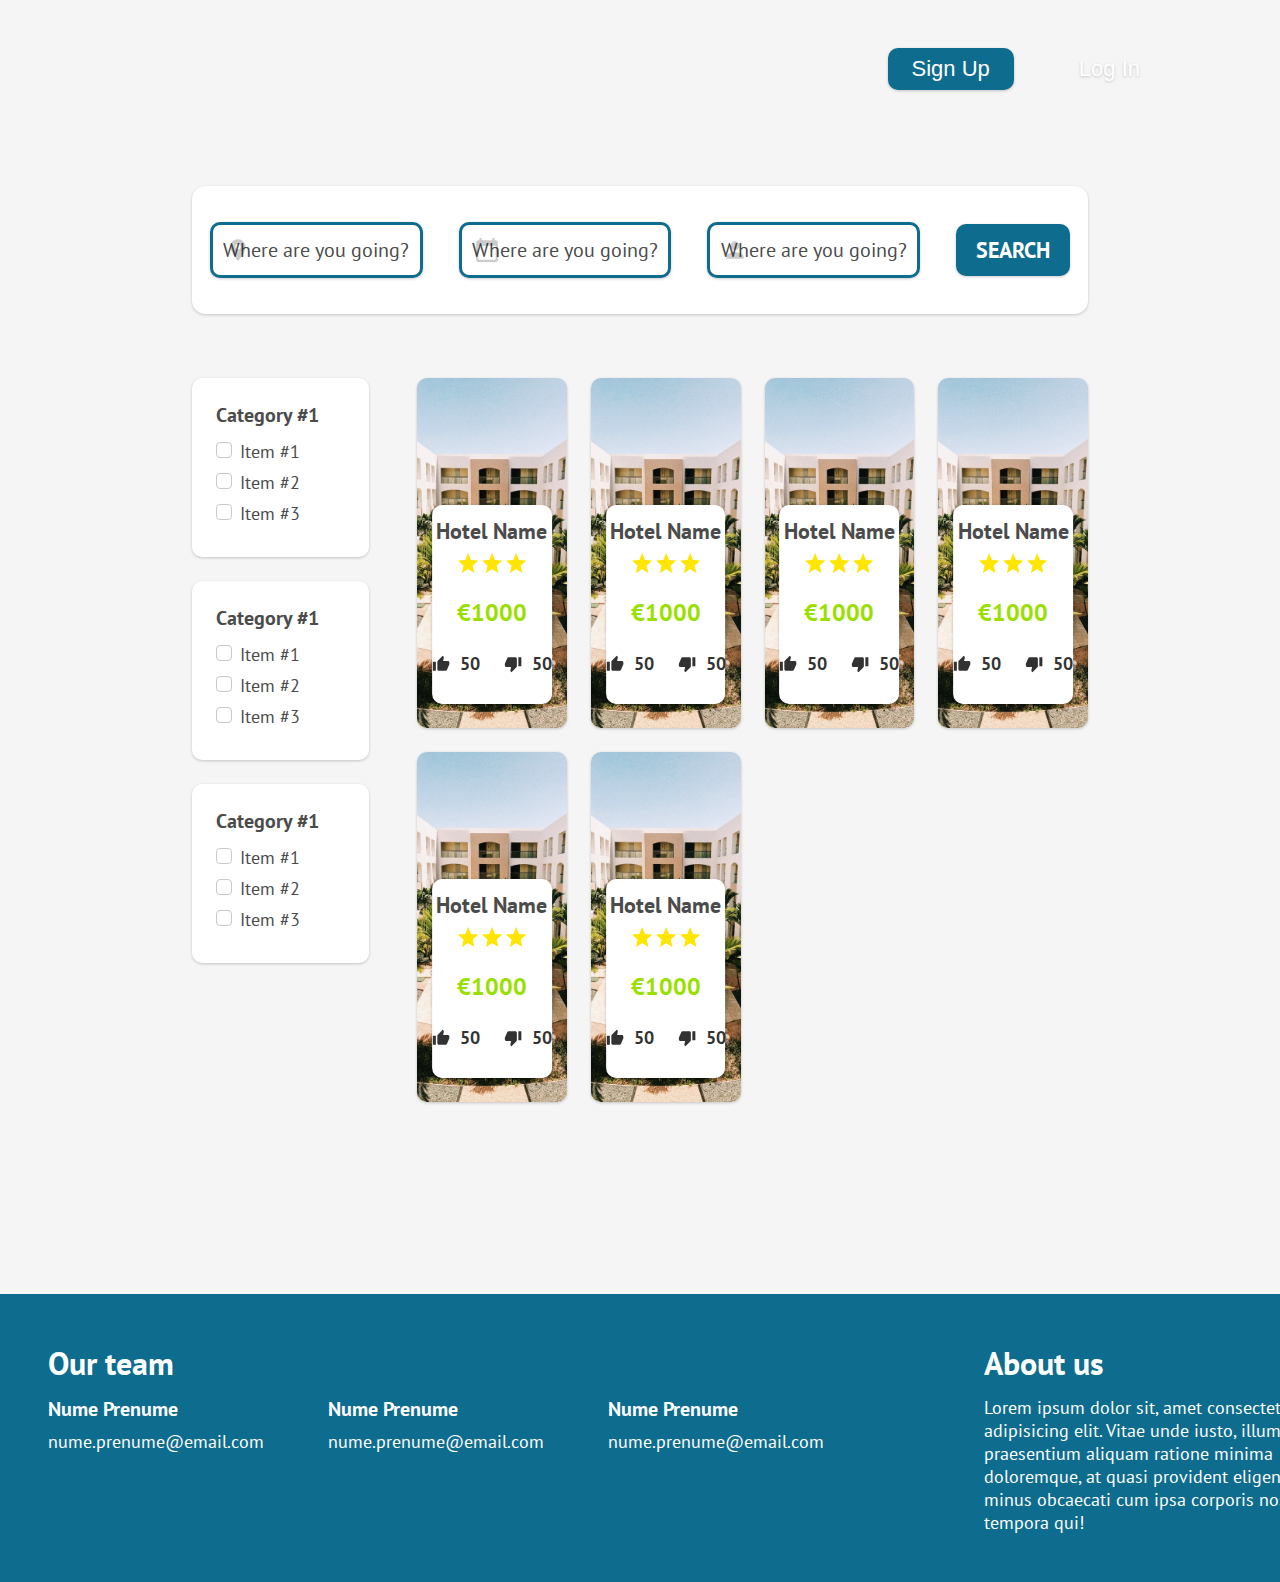
==== index.html @ 8efb7d63 "first iteration" ====
<!DOCTYPE html>
<html lang="en">
<head>
    <meta charset="UTF-8">
    <meta name="viewport" content="width=device-width, initial-scale=1.0">
    <link href="https://fonts.googleapis.com/css?family=PT+Sans" rel="stylesheet">
    <link rel="stylesheet" href="https://use.fontawesome.com/releases/v5.7.2/css/all.css" integrity="sha384-fnmOCqbTlWIlj8LyTjo7mOUStjsKC4pOpQbqyi7RrhN7udi9RwhKkMHpvLbHG9Sr" crossorigin="anonymous">

    <link href="style.css" rel="stylesheet" type="text/css">
    <title>Document</title>
</head>
<body>

    <div class="top-bar">
        <div class="menu">
            <button onclick="document.getElementById('signup').style.display='block'" class="sgnButton">Sign Up</button>
            <button onclick="document.getElementById('login').style.display='block'" class="lgnButton">Log In</button>            
        </div>
    </div>

    <div id="login" class="modal">
        <div class="modal-content">
            <form class="account-form" name="loginForm">
                <span onclick="document.getElementById('login').style.display='none'" class="close-button">&times;</span>
                <div class="form-title">Welcome back!</div>   
                <img class="form-img" src="img/icons/user.png" alt="user"> 
                <input class="form-field" type="text" name="username" placeholder="Username">
                <input class="form-field" type="password" name="password" placeholder="Password">
                <button class="form-button" type="submit">Log In</button>
                <a href="#">Forgot Username/ Password?</a>
            </form>
        </div>
    </div>

    <div id="signup" class="modal">
            <div class="modal-content">
                <form class="account-form" name="signupForm">
                    <span onclick="document.getElementById('signup').style.display='none'" class="close-button">&times;</span>
                    <div class="form-title">Nice to meet you!</div>   
                    <img class="form-img" src="img/icons/user.png" alt="user"> 
                    <input class="form-field" type="text" name="username" placeholder="Username">
                    <input class="form-field" type="password" name="password" placeholder="Password">
                    <input class="form-field" type="password" name="password" placeholder="Confirm password">
                    <button class="form-button" type="submit">Sign Up</button>
                    <a href="#">Already have an account?</a>
                </form>
            </div>
    </div>

    <div class="container">
        <div class="search-bar">
            <div class="search-bar-container">
                    <div class="search-bar-box">
                        <img src="img/icons/location.svg" alt="location">
                        <div class="input">Where are you going?</div>
                    </div>
                    <div class="search-bar-box">
                        <img src="img/icons/calendar.svg" alt="location">
                        <div class="input">Where are you going?</div>
                    </div>
                    <div class="search-bar-box">
                        <img src="img/icons/person.svg" alt="location">
                        <div class="input">Where are you going?</div>
                    </div>
                    <div class="search-bar-button">SEARCH</div>
            </div>
        </div>

        <div class="container-body">
            <div class="left-side">
                <div class="category">
                    <div class="title">Category #1</div>
                    <div class="options">
                        <label class="checkbox-container">Item #1
                            <input type="checkbox" >
                            <span class="checkmark"></span>
                        </label>
                        <label class="checkbox-container">Item #2
                                <input type="checkbox" >
                                <span class="checkmark"></span>
                        </label>
                        <label class="checkbox-container">Item #3
                                <input type="checkbox">
                                <span class="checkmark"></span>
                        </label>
                    </div>
                </div>
                <div class="category">
                        <div class="title">Category #1</div>
                        <div class="options">
                            <label class="checkbox-container">Item #1
                                <input type="checkbox" >
                                <span class="checkmark"></span>
                            </label>
                            <label class="checkbox-container">Item #2
                                <input type="checkbox" >
                                <span class="checkmark"></span>
                            </label>
                            <label class="checkbox-container">Item #3
                                <input type="checkbox">
                                <span class="checkmark"></span>
                            </label>
                        </div>
                </div>
                <div class="category">
                        <div class="title">Category #1</div>
                        <div class="options">
                            <label class="checkbox-container">Item #1
                                <input type="checkbox" >
                                <span class="checkmark"></span>
                            </label>
                            <label class="checkbox-container">Item #2
                                <input type="checkbox" >
                                <span class="checkmark"></span>
                            </label>
                            <label class="checkbox-container">Item #3
                                <input type="checkbox">
                                <span class="checkmark"></span>
                            </label>
                        </div>
                </div>    
            </div>
            <div class="right-side">
                <div class="trip">
                    <div class="info">
                        <div class="title">Hotel Name</div>
                        <div class="rating">
                            <img src="img/icons/star.png" alt="star">
                            <img src="img/icons/star.png" alt="star">
                            <img src="img/icons/star.png" alt="star">
                        </div>
                        <div class="price">&euro;1000</div>
                        <div class="stats">
                            <div class="stats-button">
                                <img src="img/icons/like.svg" alt="like">
                                <div class="text">50</div>
                            </div>
                            <div class="stats-button">
                                <img src="img/icons/dislike.svg" alt="like">
                                <div class="text">50</div>
                            </div>
                        </div>
                    </div>
                </div>

                <div class="trip">
                        <div class="info">
                            <div class="title">Hotel Name</div>
                            <div class="rating">
                                <img src="img/icons/star.png" alt="star">
                                <img src="img/icons/star.png" alt="star">
                                <img src="img/icons/star.png" alt="star">
                            </div>
                            <div class="price">&euro;1000</div>
                            <div class="stats">
                                <div class="stats-button">
                                    <img src="img/icons/like.svg" alt="like">
                                    <div class="text">50</div>
                                </div>
                                <div class="stats-button">
                                    <img src="img/icons/dislike.svg" alt="like">
                                    <div class="text">50</div>
                                </div>
                            </div>
                        </div>
                </div>

                <div class="trip">
                    <div class="info">
                        <div class="title">Hotel Name</div>
                        <div class="rating">
                            <img src="img/icons/star.png" alt="star">
                            <img src="img/icons/star.png" alt="star">
                            <img src="img/icons/star.png" alt="star">
                        </div>
                        <div class="price">&euro;1000</div>
                        <div class="stats">
                            <div class="stats-button">
                                <img src="img/icons/like.svg" alt="like">
                                <div class="text">50</div>
                            </div>
                            <div class="stats-button">
                                <img src="img/icons/dislike.svg" alt="like">
                                <div class="text">50</div>
                            </div>
                        </div>
                    </div>
                </div>

                <div class="trip">
                    <div class="info">
                        <div class="title">Hotel Name</div>
                        <div class="rating">
                            <img src="img/icons/star.png" alt="star">
                            <img src="img/icons/star.png" alt="star">
                            <img src="img/icons/star.png" alt="star">
                        </div>
                        <div class="price">&euro;1000</div>
                        <div class="stats">
                            <div class="stats-button">
                                <img src="img/icons/like.svg" alt="like">
                                <div class="text">50</div>
                            </div>
                            <div class="stats-button">
                                <img src="img/icons/dislike.svg" alt="like">
                                <div class="text">50</div>
                            </div>
                        </div>
                    </div>
                </div>

                <div class="trip">
                        <div class="info">
                            <div class="title">Hotel Name</div>
                            <div class="rating">
                                <img src="img/icons/star.png" alt="star">
                                <img src="img/icons/star.png" alt="star">
                                <img src="img/icons/star.png" alt="star">
                            </div>
                            <div class="price">&euro;1000</div>
                            <div class="stats">
                                <div class="stats-button">
                                    <img src="img/icons/like.svg" alt="like">
                                    <div class="text">50</div>
                                </div>
                                <div class="stats-button">
                                    <img src="img/icons/dislike.svg" alt="like">
                                    <div class="text">50</div>
                                </div>
                            </div>
                        </div>
                </div>

                <div class="trip">
                    <div class="info">
                        <div class="title">Hotel Name</div>
                        <div class="rating">
                            <img src="img/icons/star.png" alt="star">
                            <img src="img/icons/star.png" alt="star">
                            <img src="img/icons/star.png" alt="star">
                        </div>
                        <div class="price">&euro;1000</div>
                        <div class="stats">
                            <div class="stats-button">
                                <img src="img/icons/like.svg" alt="like">
                                <div class="text">50</div>
                            </div>
                            <div class="stats-button">
                                <img src="img/icons/dislike.svg" alt="like">
                                <div class="text">50</div>
                            </div>
                        </div>
                    </div>
                </div>
            </div>
        </div>
    </div>

    <footer>
        <div class="container-footer">
            <div class="item">
                <div class="title">Our team</div>
                <ul>
                    <li>
                        <div class="name">Nume Prenume</div>
                        <div class="email">nume.prenume@email.com</div>
                    </li>
                    <li>
                        <div class="name">Nume Prenume</div>
                        <div class="email">nume.prenume@email.com</div>
                    </li>
                    <li>
                        <div class="name">Nume Prenume</div>
                        <div class="email">nume.prenume@email.com</div>
                    </li>
                </ul>
            </div>
            <div class="item">
                <div class="title">About us</div>
                <div class="description">Lorem ipsum dolor sit, amet consectetur adipisicing elit. Vitae unde iusto, illum quod praesentium aliquam ratione minima doloremque, at quasi provident eligendi minus obcaecati cum ipsa corporis nostrum tempora qui!</div>
            </div>
            <div class="item">
                <div class="title">Contact</div>
                <a href=""><img src="img/icons/github.png" alt="github"></a>
            </div>
        </div>
    </footer>

    <script>
        var modal1 = document.getElementById('login');
        var modal2 = document.getElementById('signup');

        window.onclick = function(event) {
            if(event.target == modal1) {
                modal1.style.display = 'none';
            }

            if(event.target == modal2) {
                modal2.style.display = 'none';
            }
        }
    </script>
    
</body>
</html>
---- style.css ----
* {
    margin: 0;
    padding: 0;
    border: 0;
    outline: 0;
    font-size: 100%;
    vertical-align: baseline;
    background: transparent;
}

html {
    font-family: 'PT Sans', sans-serif;
}

body {
    background-color: #F5F5F5;
}

.top-bar {
    height: 250px;
    background-image: url("img/bg-flliped.jpg");
    background-position: 0 -100px;
    background-repeat: no-repeat;
    background-size: cover;
    position: relative;
}

.menu {
    display: flex;
    justify-content: flex-end;
    align-items: center;
    padding-top: 48px;
    padding-right: 75px;
}

.menu button {
    display: block;
    text-decoration: none;
    color: white;
    font-size: 22px;
    margin-right: 65px;
}

.lgnButton:hover {
    color: #eaeaea;
}

.sgnButton {
    background-color: #0E6C8E;
    padding: 8px 24px;
    border-radius: 10px;

    box-shadow: 0px 1px 3px  rgba(0,0,0,0.20);
    -webkit-box-shadow:  0px 1px 3px  rgba(0,0,0,0.20);
    -moz-box-shadow: 0px 1px 3px  rgba(0,0,0,0.20);
}

.sgnButton:hover {
    background-color: #0C5D7A;
}

.modal {
    display: none;
    position: fixed;
    z-index: 1;

    left: 0;
    top: 0;

    width: 100%;
    height: 100%;
    overflow: auto;

    background-color: rgba(0,0,0,0.4);
    padding-top: 60px;
}

.modal-content {
    background-color: white;
    margin: 5% auto 15% auto;
    width: 24%;

    border-radius: 10px;

    box-shadow: 0px 1px 3px  rgba(0,0,0,0.20);
    -webkit-box-shadow:  0px 1px 3px  rgba(0,0,0,0.20);
    -moz-box-shadow: 0px 1px 3px  rgba(0,0,0,0.20);
}

.account-form {
    display: flex;
    flex-direction: column;
    align-items: center;
    justify-content: center;

    position: relative;

    padding: 24px 24px;
}

.account-form a {
    margin-top: 48px;
    text-decoration: none;
    font-size: 16px;
    color: rgba(0,0,0,0.5);
}

.account-form a:hover {
    color: #0E6C8E;
}

.close-button {
    font-size: 40px;
    font-weight: 700;
    color: rgba(0,0,0,0.4);

    cursor: pointer;
    position: absolute;
    right: 24px;
    top: 0;
}

.close-button:hover {
    color: #0E6C8E;
}

.form-title {
    display: block;
    width: 100%;
    font-size: 42px;
    font-weight: 700;
    text-align: center;

    margin: 24px 0;

    color: #0E6C8E;
}

.form-field {
    display: block;
    width: 240px;
    height: 48px;

    margin: 12px 0;
    background-color: white;
    border: none;
    border-radius: 10px;
    border: 2px solid white;

    font-size: 16px;
    font-weight: 700;
    color:#4d4d4d;
    padding-left: 12px;

    box-shadow: 0px 1px 3px  rgba(0,0,0,0.20);
    -webkit-box-shadow:  0px 1px 3px  rgba(0,0,0,0.20);
    -moz-box-shadow: 0px 1px 3px  rgba(0,0,0,0.20);
} 

.form-field::placeholder {
    color: rgba(0,0,0,0.3);
}

.form-field:focus {
    border: 2px solid #0E6C8E; 
}

.form-img {
    width: 80px;
    height: 80px;
    border-radius: 50%;

    margin-bottom: 24px;

    box-shadow: 0px 1px 3px  rgba(0,0,0,0.20);
    -webkit-box-shadow:  0px 1px 3px  rgba(0,0,0,0.20);
    -moz-box-shadow: 0px 1px 3px  rgba(0,0,0,0.20);
}

.form-button {
    margin-top: 24px;
    margin-bottom: 12px;
    display: block;

    cursor: pointer;

    color: white;
    font-size: 16px;
    font-weight: 700;

    border-radius: 10px;
    background-color: #0E6C8E;
    padding: 12px 20px; 

    box-shadow: 0px 1px 3px  rgba(0,0,0,0.20);
    -webkit-box-shadow:  0px 1px 3px  rgba(0,0,0,0.20);
    -moz-box-shadow: 0px 1px 3px  rgba(0,0,0,0.20);
}

.form-button:hover {
    background-color: #0C5D7A;
}

.menu:hover .dropdown-content {
    display: block;
}

.lgnButton {
    text-shadow: 0px 1px 3px rgba(0,0,0,0.2);
}

.container {
    margin: 0 auto;
    width: 70%;
}

.search-bar {
    display: block;
    position: relative;
    top: -64px;
    height: 128px;
    background-color: white;

    border-radius: 10pt;

    box-shadow: 0px 1px 3px  rgba(0,0,0,0.20);
    -webkit-box-shadow:  0px 1px 3px  rgba(0,0,0,0.20);
    -moz-box-shadow: 0px 1px 3px  rgba(0,0,0,0.20);
}

.search-bar-container {
    display: flex;
    height: 100%;
    width: 100%;
    justify-content: center;
    align-items: center;
}

.search-bar-box {
    display: block;
    width: 340px;
    margin: 0 18px;
    height: 50px;
    background-color: white;
    border: 3px solid #0E6C8E;;

    border-radius: 10px;
    position: relative;

    box-shadow: 0px 1px 3px  rgba(0,0,0,0.20);
    -webkit-box-shadow:  0px 1px 3px  rgba(0,0,0,0.20);
    -moz-box-shadow: 0px 1px 3px  rgba(0,0,0,0.20);
}

.search-bar-box img {
    position: absolute;
    margin-top: 12px;
    margin-left: 12px;
    width: 26px;
    height: 26px;
    opacity: 0.2;
}

.search-bar-box .input {
    font-size: 20px;
    color: #4B4B4B;

    height: 100%;
    display: flex;
    justify-content: center;
    align-items: center;
}

.search-bar-button {
    display: block;
    color: white;
    cursor: pointer;
    margin: 0 18px;
    background-color: #0E6C8E;
    font-size: 22px;
    font-weight: 700;
    text-align: center;

    padding: 12px 20px;
    border-radius: 10px;

    box-shadow: 0px 1px 3px  rgba(0,0,0,0.20);
    -webkit-box-shadow:  0px 1px 3px  rgba(0,0,0,0.20);
    -moz-box-shadow: 0px 1px 3px  rgba(0,0,0,0.20);
}

.search-bar-button:hover {
    background-color: #0C5D7A;
}

.container-body {
    display: flex;
    margin-bottom: 192px;
}

.container-body .left-side {
    display: flex;
    flex-direction: column;
    flex: 1 20%;
}

.container-body .left-side .category {
    display: block;
    background-color: white;

    border-radius: 10px;
    margin-bottom: 24px;
    margin-right: 24px;

    padding: 24px;

    box-shadow: 0px 1px 3px  rgba(0,0,0,0.20);
    -webkit-box-shadow:  0px 1px 3px  rgba(0,0,0,0.20);
    -moz-box-shadow: 0px 1px 3px  rgba(0,0,0,0.20);
}

.container-body .left-side .category .title {
    font-size: 20px;
    font-weight: 700;
    color: #4B4B4B;
}

.container-body .left-side .category .options {
    display: flex;
    flex-direction: column;
    align-content: flex-start;
    margin-top: 12px;
}

/* Customize the label (the container) */
.checkbox-container {
    display: block;
    position: relative;
    padding-left: 24px;
    margin-bottom: 8px;
    cursor: pointer;
    color: #4B4B4B;
    font-size: 18px;
    -webkit-user-select: none;
    -moz-user-select: none;
    -ms-user-select: none;
    user-select: none;
  }
  
  /* Hide the browser's default checkbox */
.checkbox-container input {
    position: absolute;
    opacity: 0;
    cursor: pointer;
    height: 0;
    width: 0;
}
  
  /* Create a custom checkbox */
.checkmark {
    position: absolute;
    top: 2px;
    left: 0;
    height: 14px;
    width: 14px;
    border-radius: 4px;
    border: 1px solid #C9C9C9;
}
  
  /* On mouse-over, add a grey background color */
.checkbox-container:hover input ~ .checkmark {
    background-color: rgb(238, 238, 238);
  }
  
  /* When the checkbox is checked, add a blue background */
.checkbox-container input:checked ~ .checkmark {
    background-color: #0E6C8E;
    border: 1px solid #0E6C8E;
}

.container-body .right-side {
    display: grid;
    grid-template-columns: 1fr 1fr 1fr 1fr;
    grid-column-gap: 24px;
    grid-row-gap: 24px;
    grid-auto-rows: auto;

    margin-left: 24px;

    flex: 2 70%;
}

.container-body .right-side .trip {
    border-radius: 10px;
    height: 350px;

    background: url("img/hotel.jpg");
    background-repeat: no-repeat;
    background-position: center center;
    background-size: cover;

    position: relative;

    box-shadow: 0px 1px 3px  rgba(0,0,0,0.20);
    -webkit-box-shadow:  0px 1px 3px  rgba(0,0,0,0.20);
    -moz-box-shadow: 0px 1px 3px  rgba(0,0,0,0.20);
}

.container-body .right-side .trip .info {
    background-color: white;

    width: 80%;
    height: 175px;

    display: flex;
    flex-direction: column;
    align-items: center;

    padding-top: 12px;
    padding-bottom: 12px;

    position: absolute;
    bottom: 24px;
    left: 50%;
    transform: translateX(-50%);

    border-radius: 10px;

    box-shadow: 0px 1px 3px  rgba(0,0,0,0.20);
    -webkit-box-shadow:  0px 1px 3px  rgba(0,0,0,0.20);
    -moz-box-shadow: 0px 1px 3px  rgba(0,0,0,0.20);
}

.container-body .right-side .trip .info .title {
    font-size: 22px;
    font-weight: 700;
    color: #4B4B4B;
}

.container-body .right-side .trip .info .rating {
    display: flex;
    margin-top: 8px;
}

.container-body .right-side .trip .info .rating img {
    width: 20px;
    height: 20px;
    margin: 0 2px;
}

.container-body .right-side .trip .info .price {
    font-size: 24px;
    font-weight: 700;
    color: #99E000;

    margin-top: 24px;
}

.container-body .right-side .trip .info .stats {
    display: flex;
    margin-top: 24px;
}

.container-body .right-side .trip .info .stats .stats-button {
    margin: 0 12px;
    display: flex;
    justify-content: center;
    align-items: center;
}

.container-body .right-side .trip .info .stats .stats-button img {
    opacity: 0.8;
    margin-right: 10px;
    width: 18px;
    height: 18px;
}
  
.container-body .right-side .trip .info .stats .stats-button .text {
  display: block;
  text-align: left;
  font-weight: 700;
  font-size: 18px;
  color: black;
  opacity: 0.8;
}

footer {
    display: block;
    width: 100%;

    padding: 24px 0;

    background-color: #0E6C8E;
}

.container-footer {
    display: flex;
    align-items: flex-start;
    justify-content: space-evenly;
}

.item {
    display: flex;
    flex-direction: column;

    margin: 24px 48px;
}

.item ul {
    list-style: none;
    display: flex;
}

.item ul li {
    display: flex;
    flex-direction: column;
    justify-content: center;
    align-items: flex-start;
    margin-right: 64px;
}

.item ul li .name {
    text-align: center;
    font-size: 20px;
    font-weight: 700;
    color: white;
}

.item ul li .email {
    font-size: 18px;
    margin-top: 8px;
    color: white;
}

.item a {
    display: block;
    width: 64px;
    height: 64px;

    background-color: #0C5D7A;

    border-radius: 10px;

    box-shadow: 0px 1px 3px  rgba(0,0,0,0.20);
    -webkit-box-shadow:  0px 1px 3px  rgba(0,0,0,0.20);
    -moz-box-shadow: 0px 1px 3px  rgba(0,0,0,0.20);

    display: flex;
    justify-content: center;
    align-items: center;
}

.item a:hover {
    background-color: rgb(10, 79, 104);

}

.item a img {
    border-radius: 50%;
    width: 60%;
    height: 60%;
}

.item .title {
    font-size: 32px;
    font-weight: 700;
    color: white;
    margin-bottom: 12px;
}

.item .description {
    width: 350px;
    font-size: 18px;
    color: white;
}
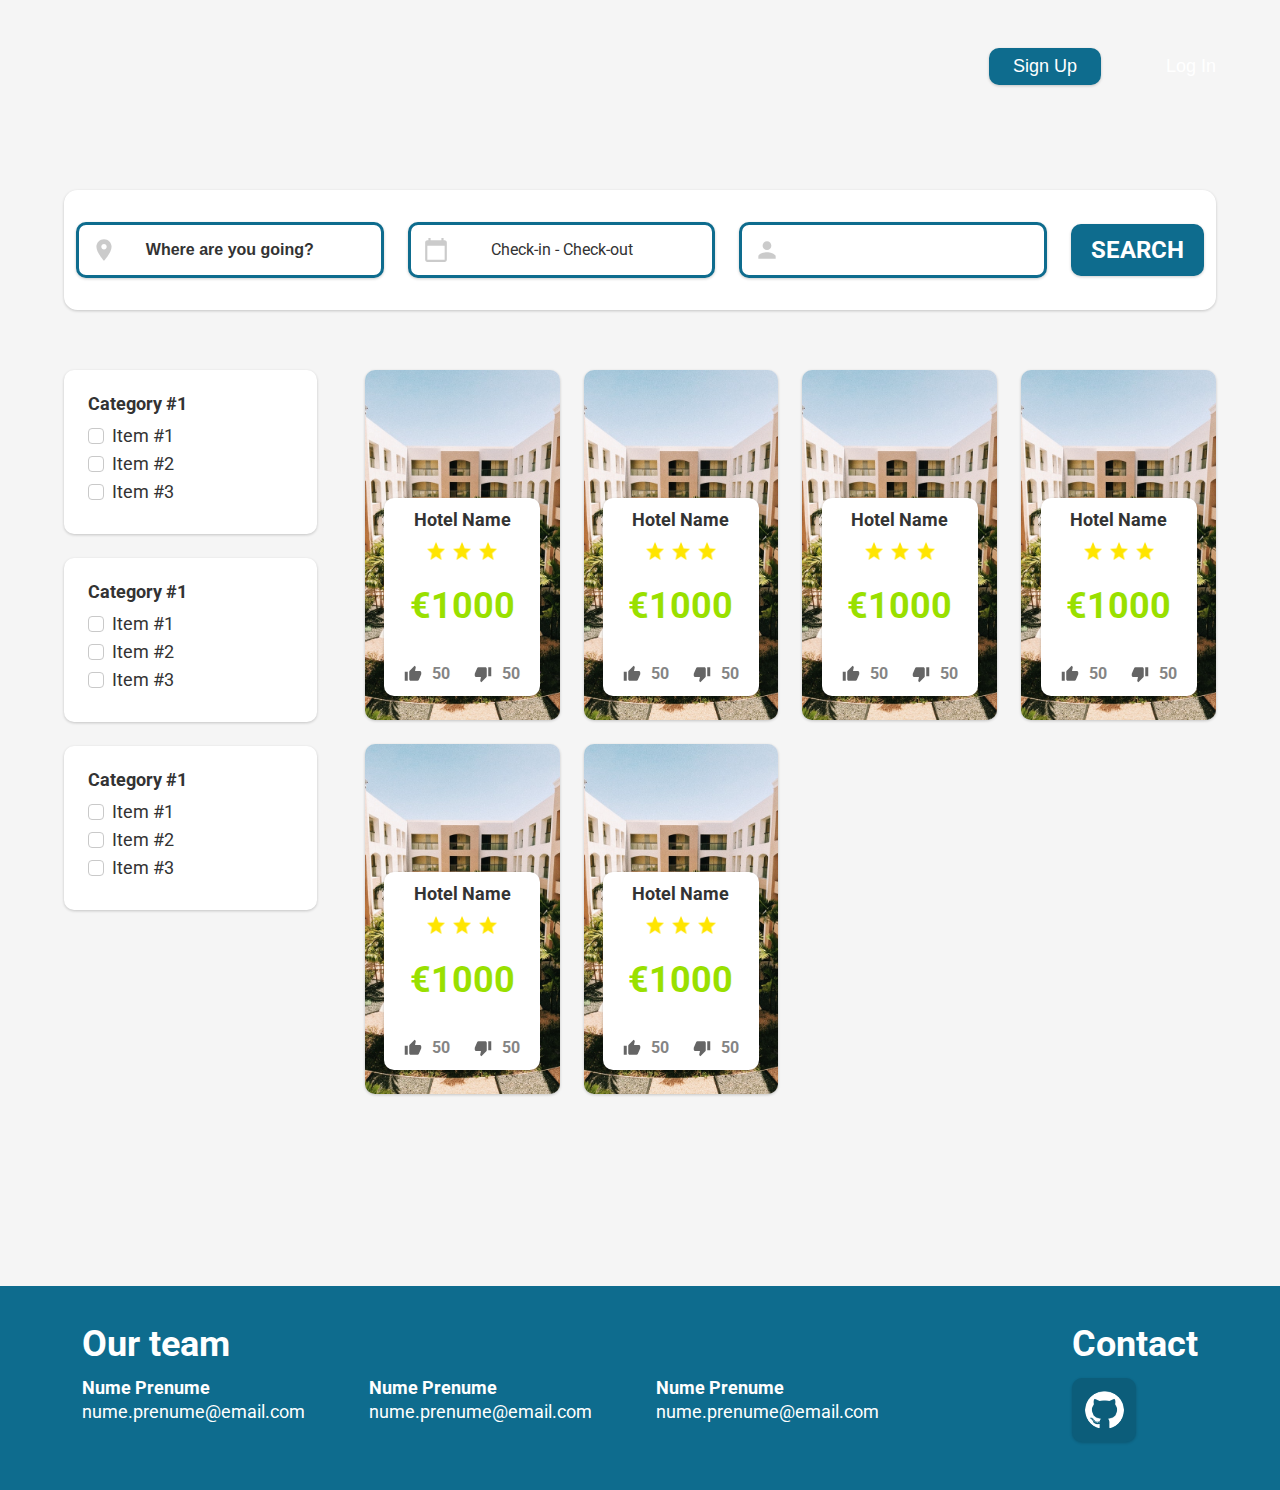
==== commit b459118a: "is now responsive" ====
--- a/index.html
+++ b/index.html
@@ -1,75 +1,90 @@
 <!DOCTYPE html>
 <html lang="en">
+
 <head>
     <meta charset="UTF-8">
     <meta name="viewport" content="width=device-width, initial-scale=1.0">
-    <link href="https://fonts.googleapis.com/css?family=PT+Sans" rel="stylesheet">
+    <link href="https://fonts.googleapis.com/css?family=Roboto" rel="stylesheet">
     <link rel="stylesheet" href="https://use.fontawesome.com/releases/v5.7.2/css/all.css" integrity="sha384-fnmOCqbTlWIlj8LyTjo7mOUStjsKC4pOpQbqyi7RrhN7udi9RwhKkMHpvLbHG9Sr" crossorigin="anonymous">
 
     <link href="style.css" rel="stylesheet" type="text/css">
     <title>Document</title>
 </head>
+
 <body>
-
     <div class="top-bar">
-        <div class="menu">
-            <button onclick="document.getElementById('signup').style.display='block'" class="sgnButton">Sign Up</button>
-            <button onclick="document.getElementById('login').style.display='block'" class="lgnButton">Log In</button>            
+        <div id="menu1" class="menu">
+            <button onclick="document.getElementById('signup').style.display='block'" class="button shadow">Sign Up</button>
+            <button onclick="document.getElementById('login').style.display='block';
+                             document.getElementById('menu1').style.display='none'" class="button-normal">Log In</button>
+        </div>
+        <div id="menu2" class="menu">
+            <img class="shadow" src="img/icons/user.png" alt="user">
+            <button onclick="document.getElementById('user-menu').style.display='block'" class="button-normal">Andrei Raducanu</button>
+        </div>
+    </div>
+
+    <div id="user-menu" class="modal">
+        <div class="user-menu-content shadow">
+            <a href="#">Profile</a>
+            <a href="#">History</a>
+            <a href="#">Sign out</a>
         </div>
     </div>
 
     <div id="login" class="modal">
-        <div class="modal-content">
-            <form class="account-form" name="loginForm">
+        <div class="modal-content shadow">
+            <!-- change to form -->
+            <div class="account-form" name="loginForm">
                 <span onclick="document.getElementById('login').style.display='none'" class="close-button">&times;</span>
-                <div class="form-title">Welcome back!</div>   
-                <img class="form-img" src="img/icons/user.png" alt="user"> 
-                <input class="form-field" type="text" name="username" placeholder="Username">
-                <input class="form-field" type="password" name="password" placeholder="Password">
-                <button class="form-button" type="submit">Log In</button>
+                <h2>Welcome back!</h2>
+                <img class="shadow" src="img/icons/user.png" alt="user">
+                <input class="form-field shadow" type="text" name="username" placeholder="Username">
+                <input class="form-field shadow" type="password" name="password" placeholder="Password">
+                <button onclick="document.getElementById('menu2').style.display='flex';
+                                 document.getElementById('login').style.display='none'" class="shadow" type="submit">Log In</button>
                 <a href="#">Forgot Username/ Password?</a>
+            </div>
+        </div>
+    </div>
+
+    <div id="signup" class="modal">
+        <div class="modal-content shadow">
+            <form class="account-form" name="signupForm">
+                <span onclick="document.getElementById('signup').style.display='none'" class="close-button">&times;</span>
+                <h2>Nice to meet you!</h2>
+                <img class="shadow" src="img/icons/user.png" alt="user">
+                <input class="form-field shadow" type="text" name="username" placeholder="Username">
+                <input class="form-field shadow" type="password" name="password" placeholder="Password">
+                <input class="form-field shadow" type="password" name="password" placeholder="Confirm password">
+                <button class="shadow" type="submit">Sign Up</button>
+                <a href="#">Already have an account?</a>
             </form>
         </div>
     </div>
 
-    <div id="signup" class="modal">
-            <div class="modal-content">
-                <form class="account-form" name="signupForm">
-                    <span onclick="document.getElementById('signup').style.display='none'" class="close-button">&times;</span>
-                    <div class="form-title">Nice to meet you!</div>   
-                    <img class="form-img" src="img/icons/user.png" alt="user"> 
-                    <input class="form-field" type="text" name="username" placeholder="Username">
-                    <input class="form-field" type="password" name="password" placeholder="Password">
-                    <input class="form-field" type="password" name="password" placeholder="Confirm password">
-                    <button class="form-button" type="submit">Sign Up</button>
-                    <a href="#">Already have an account?</a>
-                </form>
-            </div>
-    </div>
-
     <div class="container">
-        <div class="search-bar">
-            <div class="search-bar-container">
-                    <div class="search-bar-box">
-                        <img src="img/icons/location.svg" alt="location">
-                        <div class="input">Where are you going?</div>
-                    </div>
-                    <div class="search-bar-box">
-                        <img src="img/icons/calendar.svg" alt="location">
-                        <div class="input">Where are you going?</div>
-                    </div>
-                    <div class="search-bar-box">
-                        <img src="img/icons/person.svg" alt="location">
-                        <div class="input">Where are you going?</div>
-                    </div>
-                    <div class="search-bar-button">SEARCH</div>
-            </div>
+        <div class="search-bar shadow">
+            <div class="search-bar-box shadow">
+                <img src="img/icons/location.svg" alt="location">
+                <input type="text" placeholder="Where are you going?">
+            </div>
+            <div class="search-bar-box shadow">
+                <img src="img/icons/calendar.svg" alt="location">
+                Check-in - Check-out
+            </div>
+            <div class="search-bar-box shadow">
+                <img src="img/icons/person.svg" alt="location">
+
+            </div>
+            <div class="search-bar-button shadow">SEARCH</div>
         </div>
 
         <div class="container-body">
-            <div class="left-side">
-                <div class="category">
-                    <div class="title">Category #1</div>
+            <button id="mobile-category" class="category-card shadow">Filters</button>
+            <div id="filters" class="container-body-left">
+                <div class="category-card shadow">
+                    <h4>Category #1</h4>
                     <div class="options">
                         <label class="checkbox-container">Item #1
                             <input type="checkbox" >
@@ -85,169 +100,169 @@
                         </label>
                     </div>
                 </div>
-                <div class="category">
-                        <div class="title">Category #1</div>
-                        <div class="options">
-                            <label class="checkbox-container">Item #1
+                <div class="category-card shadow">
+                    <h4>Category #1</h4>
+                    <div class="options">
+                        <label class="checkbox-container">Item #1
+                                <input type="checkbox" >
+                                <span class="checkmark"></span>
+                        </label>
+                        <label class="checkbox-container">Item #2
+                                <input type="checkbox" >
+                                <span class="checkmark"></span>
+                        </label>
+                        <label class="checkbox-container">Item #3
+                                <input type="checkbox">
+                                <span class="checkmark"></span>
+                        </label>
+                    </div>
+                </div>
+                <div class="category-card shadow">
+                    <h4>Category #1</h4>
+                    <div class="options">
+                        <label class="checkbox-container">Item #1
                                 <input type="checkbox" >
                                 <span class="checkmark"></span>
                             </label>
-                            <label class="checkbox-container">Item #2
-                                <input type="checkbox" >
-                                <span class="checkmark"></span>
-                            </label>
-                            <label class="checkbox-container">Item #3
+                        <label class="checkbox-container">Item #2
+                                <input type="checkbox" >
+                                <span class="checkmark"></span>
+                        </label>
+                        <label class="checkbox-container">Item #3
                                 <input type="checkbox">
                                 <span class="checkmark"></span>
-                            </label>
-                        </div>
-                </div>
-                <div class="category">
-                        <div class="title">Category #1</div>
-                        <div class="options">
-                            <label class="checkbox-container">Item #1
-                                <input type="checkbox" >
-                                <span class="checkmark"></span>
-                            </label>
-                            <label class="checkbox-container">Item #2
-                                <input type="checkbox" >
-                                <span class="checkmark"></span>
-                            </label>
-                            <label class="checkbox-container">Item #3
-                                <input type="checkbox">
-                                <span class="checkmark"></span>
-                            </label>
-                        </div>
-                </div>    
-            </div>
-            <div class="right-side">
-                <div class="trip">
-                    <div class="info">
-                        <div class="title">Hotel Name</div>
-                        <div class="rating">
-                            <img src="img/icons/star.png" alt="star">
-                            <img src="img/icons/star.png" alt="star">
-                            <img src="img/icons/star.png" alt="star">
-                        </div>
-                        <div class="price">&euro;1000</div>
-                        <div class="stats">
-                            <div class="stats-button">
-                                <img src="img/icons/like.svg" alt="like">
-                                <div class="text">50</div>
-                            </div>
-                            <div class="stats-button">
-                                <img src="img/icons/dislike.svg" alt="like">
-                                <div class="text">50</div>
-                            </div>
-                        </div>
-                    </div>
-                </div>
-
-                <div class="trip">
-                        <div class="info">
-                            <div class="title">Hotel Name</div>
-                            <div class="rating">
-                                <img src="img/icons/star.png" alt="star">
-                                <img src="img/icons/star.png" alt="star">
-                                <img src="img/icons/star.png" alt="star">
-                            </div>
-                            <div class="price">&euro;1000</div>
-                            <div class="stats">
-                                <div class="stats-button">
-                                    <img src="img/icons/like.svg" alt="like">
-                                    <div class="text">50</div>
-                                </div>
-                                <div class="stats-button">
-                                    <img src="img/icons/dislike.svg" alt="like">
-                                    <div class="text">50</div>
-                                </div>
-                            </div>
-                        </div>
-                </div>
-
-                <div class="trip">
-                    <div class="info">
-                        <div class="title">Hotel Name</div>
-                        <div class="rating">
-                            <img src="img/icons/star.png" alt="star">
-                            <img src="img/icons/star.png" alt="star">
-                            <img src="img/icons/star.png" alt="star">
-                        </div>
-                        <div class="price">&euro;1000</div>
-                        <div class="stats">
-                            <div class="stats-button">
-                                <img src="img/icons/like.svg" alt="like">
-                                <div class="text">50</div>
-                            </div>
-                            <div class="stats-button">
-                                <img src="img/icons/dislike.svg" alt="like">
-                                <div class="text">50</div>
-                            </div>
-                        </div>
-                    </div>
-                </div>
-
-                <div class="trip">
-                    <div class="info">
-                        <div class="title">Hotel Name</div>
-                        <div class="rating">
-                            <img src="img/icons/star.png" alt="star">
-                            <img src="img/icons/star.png" alt="star">
-                            <img src="img/icons/star.png" alt="star">
-                        </div>
-                        <div class="price">&euro;1000</div>
-                        <div class="stats">
-                            <div class="stats-button">
-                                <img src="img/icons/like.svg" alt="like">
-                                <div class="text">50</div>
-                            </div>
-                            <div class="stats-button">
-                                <img src="img/icons/dislike.svg" alt="like">
-                                <div class="text">50</div>
-                            </div>
-                        </div>
-                    </div>
-                </div>
-
-                <div class="trip">
-                        <div class="info">
-                            <div class="title">Hotel Name</div>
-                            <div class="rating">
-                                <img src="img/icons/star.png" alt="star">
-                                <img src="img/icons/star.png" alt="star">
-                                <img src="img/icons/star.png" alt="star">
-                            </div>
-                            <div class="price">&euro;1000</div>
-                            <div class="stats">
-                                <div class="stats-button">
-                                    <img src="img/icons/like.svg" alt="like">
-                                    <div class="text">50</div>
-                                </div>
-                                <div class="stats-button">
-                                    <img src="img/icons/dislike.svg" alt="like">
-                                    <div class="text">50</div>
-                                </div>
-                            </div>
-                        </div>
-                </div>
-
-                <div class="trip">
-                    <div class="info">
-                        <div class="title">Hotel Name</div>
-                        <div class="rating">
-                            <img src="img/icons/star.png" alt="star">
-                            <img src="img/icons/star.png" alt="star">
-                            <img src="img/icons/star.png" alt="star">
-                        </div>
-                        <div class="price">&euro;1000</div>
-                        <div class="stats">
-                            <div class="stats-button">
-                                <img src="img/icons/like.svg" alt="like">
-                                <div class="text">50</div>
-                            </div>
-                            <div class="stats-button">
-                                <img src="img/icons/dislike.svg" alt="like">
-                                <div class="text">50</div>
+                         </label>
+                    </div>
+                </div>
+            </div>
+            <div class="container-body-right">
+                <div class="trip-card shadow">
+                    <div class="trip-card-panel shadow">
+                        <h4>Hotel Name</h4>
+                        <div class="rating">
+                            <img src="img/icons/star.png" alt="star">
+                            <img src="img/icons/star.png" alt="star">
+                            <img src="img/icons/star.png" alt="star">
+                        </div>
+                        <h2 class="price">&euro;1000</h2>
+                        <div class="stats">
+                            <div class="stats-button">
+                                <img src="img/icons/like.svg" alt="like">
+                                <p>50</p>
+                            </div>
+                            <div class="stats-button">
+                                <img src="img/icons/dislike.svg" alt="like">
+                                <p>50</p>
+                            </div>
+                        </div>
+                    </div>
+                </div>
+
+                <div class="trip-card shadow">
+                    <div class="trip-card-panel shadow">
+                        <h4>Hotel Name</h4>
+                        <div class="rating">
+                            <img src="img/icons/star.png" alt="star">
+                            <img src="img/icons/star.png" alt="star">
+                            <img src="img/icons/star.png" alt="star">
+                        </div>
+                        <h2 class="price">&euro;1000</h2>
+                        <div class="stats">
+                            <div class="stats-button">
+                                <img src="img/icons/like.svg" alt="like">
+                                <p>50</p>
+                            </div>
+                            <div class="stats-button">
+                                <img src="img/icons/dislike.svg" alt="like">
+                                <p>50</p>
+                            </div>
+                        </div>
+                    </div>
+                </div>
+
+                <div class="trip-card shadow">
+                    <div class="trip-card-panel shadow">
+                        <h4>Hotel Name</h4>
+                        <div class="rating">
+                            <img src="img/icons/star.png" alt="star">
+                            <img src="img/icons/star.png" alt="star">
+                            <img src="img/icons/star.png" alt="star">
+                        </div>
+                        <h2 class="price">&euro;1000</h2>
+                        <div class="stats">
+                            <div class="stats-button">
+                                <img src="img/icons/like.svg" alt="like">
+                                <p>50</p>
+                            </div>
+                            <div class="stats-button">
+                                <img src="img/icons/dislike.svg" alt="like">
+                                <p>50</p>
+                            </div>
+                        </div>
+                    </div>
+                </div>
+
+                <div class="trip-card shadow">
+                    <div class="trip-card-panel shadow">
+                        <h4>Hotel Name</h4>
+                        <div class="rating">
+                            <img src="img/icons/star.png" alt="star">
+                            <img src="img/icons/star.png" alt="star">
+                            <img src="img/icons/star.png" alt="star">
+                        </div>
+                        <h2 class="price">&euro;1000</h2>
+                        <div class="stats">
+                            <div class="stats-button">
+                                <img src="img/icons/like.svg" alt="like">
+                                <p>50</p>
+                            </div>
+                            <div class="stats-button">
+                                <img src="img/icons/dislike.svg" alt="like">
+                                <p>50</p>
+                            </div>
+                        </div>
+                    </div>
+                </div>
+
+                <div class="trip-card shadow">
+                    <div class="trip-card-panel shadow">
+                        <h4>Hotel Name</h4>
+                        <div class="rating">
+                            <img src="img/icons/star.png" alt="star">
+                            <img src="img/icons/star.png" alt="star">
+                            <img src="img/icons/star.png" alt="star">
+                        </div>
+                        <h2 class="price">&euro;1000</h2>
+                        <div class="stats">
+                            <div class="stats-button">
+                                <img src="img/icons/like.svg" alt="like">
+                                <p>50</p>
+                            </div>
+                            <div class="stats-button">
+                                <img src="img/icons/dislike.svg" alt="like">
+                                <p>50</p>
+                            </div>
+                        </div>
+                    </div>
+                </div>
+
+                <div class="trip-card shadow">
+                    <div class="trip-card-panel shadow">
+                        <h4>Hotel Name</h4>
+                        <div class="rating">
+                            <img src="img/icons/star.png" alt="star">
+                            <img src="img/icons/star.png" alt="star">
+                            <img src="img/icons/star.png" alt="star">
+                        </div>
+                        <h2 class="price">&euro;1000</h2>
+                        <div class="stats">
+                            <div class="stats-button">
+                                <img src="img/icons/like.svg" alt="like">
+                                <p>50</p>
+                            </div>
+                            <div class="stats-button">
+                                <img src="img/icons/dislike.svg" alt="like">
+                                <p>50</p>
                             </div>
                         </div>
                     </div>
@@ -257,38 +272,34 @@
     </div>
 
     <footer>
-        <div class="container-footer">
-            <div class="item">
-                <div class="title">Our team</div>
-                <ul>
-                    <li>
-                        <div class="name">Nume Prenume</div>
-                        <div class="email">nume.prenume@email.com</div>
-                    </li>
-                    <li>
-                        <div class="name">Nume Prenume</div>
-                        <div class="email">nume.prenume@email.com</div>
-                    </li>
-                    <li>
-                        <div class="name">Nume Prenume</div>
-                        <div class="email">nume.prenume@email.com</div>
-                    </li>
-                </ul>
-            </div>
-            <div class="item">
-                <div class="title">About us</div>
-                <div class="description">Lorem ipsum dolor sit, amet consectetur adipisicing elit. Vitae unde iusto, illum quod praesentium aliquam ratione minima doloremque, at quasi provident eligendi minus obcaecati cum ipsa corporis nostrum tempora qui!</div>
-            </div>
-            <div class="item">
-                <div class="title">Contact</div>
-                <a href=""><img src="img/icons/github.png" alt="github"></a>
-            </div>
+        <div class="footer-item">
+            <h2>Our team</h2>
+            <ul>
+                <li>
+                    <h4>Nume Prenume</h4>
+                    <h4>nume.prenume@email.com</h4>
+                </li>
+                <li>
+                    <h4>Nume Prenume</h4>
+                    <h4>nume.prenume@email.com</h4>
+                </li>
+                <li>
+                    <h4>Nume Prenume</h4>
+                    <h4>nume.prenume@email.com</h4>
+                </li>
+            </ul>
+        </div>
+        <div class="footer-item">
+            <h2>Contact</h2>
+            <a class="shadow" href=""><img src="img/icons/github.png" alt="github"></a>
         </div>
     </footer>
 
     <script>
         var modal1 = document.getElementById('login');
         var modal2 = document.getElementById('signup');
+        var userdrop = document.getElementById('user-menu');
+        var filtbutton = document.getElementById('mobile-category');
 
         window.onclick = function(event) {
             if(event.target == modal1) {
@@ -298,8 +309,23 @@
             if(event.target == modal2) {
                 modal2.style.display = 'none';
             }
+
+            if(event.target == userdrop) {
+                userdrop.style.display = 'none';
+            }
+
+            if(event.target == filtbutton) {
+                var filters = document.getElementById('filters');
+
+                if(filters.style.display == 'none')
+                    filters.style.display = 'flex';
+                else
+                    filters.style.display = 'none';
+            }
+            
         }
     </script>
-    
+
 </body>
+
 </html>--- a/style.css
+++ b/style.css
@@ -1,3 +1,4 @@
+/* GLOBAL SETTINGS */
 * {
     margin: 0;
     padding: 0;
@@ -9,19 +10,52 @@
 }
 
 html {
-    font-family: 'PT Sans', sans-serif;
+    font-family: 'Roboto', sans-serif;
 }
 
 body {
     background-color: #F5F5F5;
-}
-
+    font-size: 1em;
+    color: #333333;
+    line-height: 1.25em;
+}
+
+h1 {
+    font-size: 3em;
+}
+
+h2 {
+    font-size: 2.25em;
+}
+
+h3 {
+    font-size: 1.75em;
+}
+
+h4 {
+    font-size: 1.125em;
+}
+
+p {
+    font-size: 1em;
+}
+
+.shadow {
+    box-shadow: 0px 1px 3px rgba(0,0,0,0.20);
+    -webkit-box-shadow: 0px 1px 3px rgba(0,0,0,0.20);
+    -moz-box-shadow: 0px 1px 3px rgba(0,0,0,0.20);
+}
+/* END GLOBAL SETTINGS */
+
+
+/* TOP BAR */
 .top-bar {
     height: 250px;
     background-image: url("img/bg-flliped.jpg");
     background-position: 0 -100px;
     background-repeat: no-repeat;
     background-size: cover;
+
     position: relative;
 }
 
@@ -29,49 +63,104 @@
     display: flex;
     justify-content: flex-end;
     align-items: center;
-    padding-top: 48px;
-    padding-right: 75px;
+    
+    position: absolute;
+    top: 48px;
+    right: 5%;
 }
 
 .menu button {
-    display: block;
-    text-decoration: none;
     color: white;
-    font-size: 22px;
+    font-size: 1.125em;
+    
+}
+
+.menu button:first-child {
     margin-right: 65px;
 }
 
-.lgnButton:hover {
-    color: #eaeaea;
-}
-
-.sgnButton {
+.button {
+    color: white;
     background-color: #0E6C8E;
     padding: 8px 24px;
-    border-radius: 10px;
-
-    box-shadow: 0px 1px 3px  rgba(0,0,0,0.20);
-    -webkit-box-shadow:  0px 1px 3px  rgba(0,0,0,0.20);
-    -moz-box-shadow: 0px 1px 3px  rgba(0,0,0,0.20);
-}
-
-.sgnButton:hover {
+    border-radius: 10px; 
+}
+
+.button:hover {
     background-color: #0C5D7A;
 }
 
+.button-normal:hover {
+    color: #0E6C8E;
+}
+
+.menu img {
+    width: 48px;
+    height: 48px;
+    border-radius: 50%;
+    margin-right: 24px;
+}
+/* END TOP BAR */
+
+
+/* MENU DISPLAY */
+#menu1 {
+    display: flex;
+}
+
+#menu2 {
+    display: none;
+}
+/* END MENU DISPLAY */
+
+
+/* USER MENU */
+#user-menu {
+    background-color: transparent;
+}
+
+.user-menu-content {
+    position: absolute;
+    right: 5%;
+    top: 92px;
+
+    display: flex;
+    flex-direction: column;
+
+    background-color: white;
+    padding: 6px 0;
+
+    border-radius: 10px;
+}
+
+.user-menu-content a {
+    text-decoration: none;
+    color: #333333;
+    font-size: 1.125em;
+    padding-left: 12px;
+    padding-top: 6px;
+    padding-bottom: 6px;
+    padding-right: 48px;
+}
+
+.user-menu-content a:hover {
+    color: #0E6C8E;
+}
+/* END USER MENU */
+
+
+
+/* ACCOUNT FORM */
 .modal {
     display: none;
     position: fixed;
     z-index: 1;
-
     left: 0;
     top: 0;
-
     width: 100%;
     height: 100%;
     overflow: auto;
-
-    background-color: rgba(0,0,0,0.4);
+    background-color: rgba(0,0,0,0.2);
     padding-top: 60px;
 }
 
@@ -79,12 +168,7 @@
     background-color: white;
     margin: 5% auto 15% auto;
     width: 24%;
-
-    border-radius: 10px;
-
-    box-shadow: 0px 1px 3px  rgba(0,0,0,0.20);
-    -webkit-box-shadow:  0px 1px 3px  rgba(0,0,0,0.20);
-    -moz-box-shadow: 0px 1px 3px  rgba(0,0,0,0.20);
+    border-radius: 10px;
 }
 
 .account-form {
@@ -92,47 +176,63 @@
     flex-direction: column;
     align-items: center;
     justify-content: center;
-
     position: relative;
-
-    padding: 24px 24px;
+    padding: 48px 24px;
 }
 
 .account-form a {
     margin-top: 48px;
     text-decoration: none;
-    font-size: 16px;
-    color: rgba(0,0,0,0.5);
+    font-size: 1em;
+    font-weight: bold;
+    color: rgba(0,0,0,0.3);
 }
 
 .account-form a:hover {
     color: #0E6C8E;
 }
 
+.account-form h2 {
+    text-align: center;
+    margin: 24px 0;
+    color: #0E6C8E;
+}
+
+.account-form img {
+    width: 80px;
+    height: 80px;
+    border-radius: 50%;
+    margin: 12px 0;
+}
+
+.account-form button {
+    margin: 12px 0;
+    display: block;
+    cursor: pointer;
+    color: white;
+    font-size: 1.125em;
+    font-weight: bold;
+
+    border-radius: 10px;
+    background-color: #0E6C8E;
+    padding: 12px 20px;
+}
+
+.account-form button:hover {
+    background-color: #0C5D7A;
+}
+
 .close-button {
-    font-size: 40px;
-    font-weight: 700;
-    color: rgba(0,0,0,0.4);
-
+    font-size: 34px;
+    font-weight: bold;
+    color: rgba(0,0,0,0.2);
     cursor: pointer;
     position: absolute;
     right: 24px;
-    top: 0;
+    top: 24px;
 }
 
 .close-button:hover {
-    color: #0E6C8E;
-}
-
-.form-title {
-    display: block;
-    width: 100%;
-    font-size: 42px;
-    font-weight: 700;
-    text-align: center;
-
-    margin: 24px 0;
-
     color: #0E6C8E;
 }
 
@@ -140,214 +240,181 @@
     display: block;
     width: 240px;
     height: 48px;
-
     margin: 12px 0;
     background-color: white;
     border: none;
     border-radius: 10px;
     border: 2px solid white;
-
-    font-size: 16px;
-    font-weight: 700;
-    color:#4d4d4d;
+    font-size: 1em;
+    font-weight: bold;
+    color: #333333;
     padding-left: 12px;
-
-    box-shadow: 0px 1px 3px  rgba(0,0,0,0.20);
-    -webkit-box-shadow:  0px 1px 3px  rgba(0,0,0,0.20);
-    -moz-box-shadow: 0px 1px 3px  rgba(0,0,0,0.20);
-} 
+}
 
 .form-field::placeholder {
-    color: rgba(0,0,0,0.3);
+    color: rgba(0,0,0,0.2);
 }
 
 .form-field:focus {
-    border: 2px solid #0E6C8E; 
-}
-
-.form-img {
-    width: 80px;
-    height: 80px;
-    border-radius: 50%;
-
-    margin-bottom: 24px;
-
-    box-shadow: 0px 1px 3px  rgba(0,0,0,0.20);
-    -webkit-box-shadow:  0px 1px 3px  rgba(0,0,0,0.20);
-    -moz-box-shadow: 0px 1px 3px  rgba(0,0,0,0.20);
-}
-
-.form-button {
-    margin-top: 24px;
-    margin-bottom: 12px;
-    display: block;
-
-    cursor: pointer;
-
-    color: white;
-    font-size: 16px;
-    font-weight: 700;
-
-    border-radius: 10px;
-    background-color: #0E6C8E;
-    padding: 12px 20px; 
-
-    box-shadow: 0px 1px 3px  rgba(0,0,0,0.20);
-    -webkit-box-shadow:  0px 1px 3px  rgba(0,0,0,0.20);
-    -moz-box-shadow: 0px 1px 3px  rgba(0,0,0,0.20);
-}
-
-.form-button:hover {
-    background-color: #0C5D7A;
-}
-
-.menu:hover .dropdown-content {
-    display: block;
-}
-
-.lgnButton {
-    text-shadow: 0px 1px 3px rgba(0,0,0,0.2);
-}
-
+    border: 2px solid #0E6C8E;
+}
+/* END ACCOUNT FORM */
+
+
+/* MAIN CONTAINER */
 .container {
     margin: 0 auto;
-    width: 70%;
-}
-
+    width: 75%;
+}
+/* END MAIN CONTAINER */
+
+
+/* SEARCH-BAR */
 .search-bar {
-    display: block;
-    position: relative;
-    top: -64px;
-    height: 128px;
-    background-color: white;
-
-    border-radius: 10pt;
-
-    box-shadow: 0px 1px 3px  rgba(0,0,0,0.20);
-    -webkit-box-shadow:  0px 1px 3px  rgba(0,0,0,0.20);
-    -moz-box-shadow: 0px 1px 3px  rgba(0,0,0,0.20);
-}
-
-.search-bar-container {
-    display: flex;
-    height: 100%;
-    width: 100%;
+    display: flex;
     justify-content: center;
     align-items: center;
+
+    position: relative;
+    top: 50%;
+    transform: translateY(-50%);
+
+    padding: 32px 0;
+
+    background-color: white;
+    border-radius: 10pt;
 }
 
 .search-bar-box {
-    display: block;
+    display: flex;
+    justify-content: space-evenly;
+    align-items: center;
+
     width: 340px;
-    margin: 0 18px;
     height: 50px;
+
+    margin: 0 12px;
+    
     background-color: white;
-    border: 3px solid #0E6C8E;;
-
-    border-radius: 10px;
+    border: 3px solid #0E6C8E;
+    border-radius: 10px;
+
     position: relative;
-
-    box-shadow: 0px 1px 3px  rgba(0,0,0,0.20);
-    -webkit-box-shadow:  0px 1px 3px  rgba(0,0,0,0.20);
-    -moz-box-shadow: 0px 1px 3px  rgba(0,0,0,0.20);
-}
-
+}
 .search-bar-box img {
     position: absolute;
-    margin-top: 12px;
-    margin-left: 12px;
+    left: 12px;
+
+    top: 50%;
+    transform: translateY(-50%);
+
     width: 26px;
     height: 26px;
     opacity: 0.2;
 }
 
-.search-bar-box .input {
-    font-size: 20px;
-    color: #4B4B4B;
-
-    height: 100%;
-    display: flex;
-    justify-content: center;
-    align-items: center;
+.search-bar-box input[type="text"] {
+    text-align: center;
+    font-size: 1em;
+    color: #333333;
+    font-weight: bold;
+}
+
+.search-bar-box input[type="text"]::placeholder {
+    color: #333333;
+}
+
+.search-bar-box input[type="text"]:focus::placeholder {
+    color: rgba(0,0,0,0.2);
 }
 
 .search-bar-button {
-    display: block;
+    cursor: pointer;
+
     color: white;
-    cursor: pointer;
-    margin: 0 18px;
+    font-size: 1.5em;
+    font-weight: bold;
+    text-align: center;
+
+    margin: 0 12px;
+    padding: 16px 20px;
+    
     background-color: #0E6C8E;
-    font-size: 22px;
-    font-weight: 700;
-    text-align: center;
-
-    padding: 12px 20px;
-    border-radius: 10px;
-
-    box-shadow: 0px 1px 3px  rgba(0,0,0,0.20);
-    -webkit-box-shadow:  0px 1px 3px  rgba(0,0,0,0.20);
-    -moz-box-shadow: 0px 1px 3px  rgba(0,0,0,0.20);
-}
-
+    border-radius: 10px;
+}
 .search-bar-button:hover {
     background-color: #0C5D7A;
 }
 
+/* END SEARCH-BAR */
+
+
+/* CONTAINER BODY */
 .container-body {
     display: flex;
     margin-bottom: 192px;
 }
-
-.container-body .left-side {
+.container-body-left {
+    flex: 1 20%;
+    
     display: flex;
     flex-direction: column;
-    flex: 1 20%;
-}
-
-.container-body .left-side .category {
+
+    margin-right: 24px;
+}
+
+.container-body-right {
+    flex: 2 70%;
+    
+    display: grid;
+    grid-template-columns: repeat(4,1fr);
+    grid-column-gap: 24px;
+    grid-row-gap: 24px;
+    grid-auto-rows: minmax(350px,auto);
+
+    margin-left: 24px;
+}
+/* END CONTAINER BODY */
+
+/* CATEGORY CARD */
+#mobile-category {
+    display: none;
+}
+
+.category-card {
     display: block;
     background-color: white;
-
     border-radius: 10px;
     margin-bottom: 24px;
-    margin-right: 24px;
-
     padding: 24px;
-
-    box-shadow: 0px 1px 3px  rgba(0,0,0,0.20);
-    -webkit-box-shadow:  0px 1px 3px  rgba(0,0,0,0.20);
-    -moz-box-shadow: 0px 1px 3px  rgba(0,0,0,0.20);
-}
-
-.container-body .left-side .category .title {
-    font-size: 20px;
-    font-weight: 700;
-    color: #4B4B4B;
-}
-
-.container-body .left-side .category .options {
+}
+
+.category-card h4 {
+    font-weight: bold;
+}
+.category-card .options {
     display: flex;
     flex-direction: column;
     align-content: flex-start;
     margin-top: 12px;
 }
-
-/* Customize the label (the container) */
+/* END CATEGORY CARD */
+
+/* CHECK BOX */
 .checkbox-container {
     display: block;
     position: relative;
     padding-left: 24px;
     margin-bottom: 8px;
+    font-weight: normal;
+    font-size: 1.125em;
     cursor: pointer;
-    color: #4B4B4B;
-    font-size: 18px;
     -webkit-user-select: none;
     -moz-user-select: none;
     -ms-user-select: none;
     user-select: none;
-  }
-  
-  /* Hide the browser's default checkbox */
+}
+
 .checkbox-container input {
     position: absolute;
     opacity: 0;
@@ -355,8 +422,7 @@
     height: 0;
     width: 0;
 }
-  
-  /* Create a custom checkbox */
+
 .checkmark {
     position: absolute;
     top: 2px;
@@ -366,152 +432,122 @@
     border-radius: 4px;
     border: 1px solid #C9C9C9;
 }
-  
-  /* On mouse-over, add a grey background color */
+
 .checkbox-container:hover input ~ .checkmark {
     background-color: rgb(238, 238, 238);
-  }
-  
-  /* When the checkbox is checked, add a blue background */
+}
+
 .checkbox-container input:checked ~ .checkmark {
     background-color: #0E6C8E;
     border: 1px solid #0E6C8E;
 }
-
-.container-body .right-side {
-    display: grid;
-    grid-template-columns: 1fr 1fr 1fr 1fr;
-    grid-column-gap: 24px;
-    grid-row-gap: 24px;
-    grid-auto-rows: auto;
-
-    margin-left: 24px;
-
-    flex: 2 70%;
-}
-
-.container-body .right-side .trip {
-    border-radius: 10px;
+/* END CHECK BOX */
+
+
+/* TRIP CARD */
+.trip-card {
+    display: flex;
+    align-items: flex-end;
+    justify-content: center;
+    
     height: 350px;
-
+    
     background: url("img/hotel.jpg");
     background-repeat: no-repeat;
     background-position: center center;
     background-size: cover;
-
-    position: relative;
-
-    box-shadow: 0px 1px 3px  rgba(0,0,0,0.20);
-    -webkit-box-shadow:  0px 1px 3px  rgba(0,0,0,0.20);
-    -moz-box-shadow: 0px 1px 3px  rgba(0,0,0,0.20);
-}
-
-.container-body .right-side .trip .info {
-    background-color: white;
-
-    width: 80%;
-    height: 175px;
-
+    
+    border-radius: 10px;
+}
+
+.trip-card-panel {
     display: flex;
     flex-direction: column;
     align-items: center;
-
-    padding-top: 12px;
-    padding-bottom: 12px;
-
-    position: absolute;
-    bottom: 24px;
-    left: 50%;
-    transform: translateX(-50%);
-
-    border-radius: 10px;
-
-    box-shadow: 0px 1px 3px  rgba(0,0,0,0.20);
-    -webkit-box-shadow:  0px 1px 3px  rgba(0,0,0,0.20);
-    -moz-box-shadow: 0px 1px 3px  rgba(0,0,0,0.20);
-}
-
-.container-body .right-side .trip .info .title {
-    font-size: 22px;
-    font-weight: 700;
-    color: #4B4B4B;
-}
-
-.container-body .right-side .trip .info .rating {
-    display: flex;
-    margin-top: 8px;
-}
-
-.container-body .right-side .trip .info .rating img {
-    width: 20px;
-    height: 20px;
-    margin: 0 2px;
-}
-
-.container-body .right-side .trip .info .price {
-    font-size: 24px;
-    font-weight: 700;
+    justify-content: center;
+
+    width: 80%;
+    margin-bottom: 24px;
+    padding: 12px 0;
+    
+    background-color: white;
+    border-radius: 10px;
+}
+/* END TRIP CARD */
+
+/* RATING */
+.rating {
+    display: flex;
+    margin: 12px 8px;
+}
+
+.rating img {
+    width: 18px;
+    height: 18px;
+    margin: 0 4px;
+}
+/* END RATING */
+
+/* PRICE */
+.price {
     color: #99E000;
-
+    margin: 24px 0;
+}
+/* END PRICE */
+
+
+/* STATS */
+.stats {
+    opacity: 0.6;
+    display: flex;
     margin-top: 24px;
 }
 
-.container-body .right-side .trip .info .stats {
-    display: flex;
-    margin-top: 24px;
-}
-
-.container-body .right-side .trip .info .stats .stats-button {
+.stats-button {
     margin: 0 12px;
     display: flex;
     justify-content: center;
     align-items: center;
 }
 
-.container-body .right-side .trip .info .stats .stats-button img {
-    opacity: 0.8;
+.stats-button img {
     margin-right: 10px;
     width: 18px;
     height: 18px;
 }
-  
-.container-body .right-side .trip .info .stats .stats-button .text {
-  display: block;
-  text-align: left;
-  font-weight: 700;
-  font-size: 18px;
-  color: black;
-  opacity: 0.8;
-}
-
+
+.stats-button p {
+    display: block;
+    text-align: left;
+    font-weight: bold;
+    font-size: 1em;
+}
+/* END STATS */
+
+
+/* FOOTER */
 footer {
-    display: block;
-    width: 100%;
-
-    padding: 24px 0;
-
-    background-color: #0E6C8E;
-}
-
-.container-footer {
     display: flex;
     align-items: flex-start;
     justify-content: space-evenly;
-}
-
-.item {
+
+    width: 100%;
+    padding: 24px 0;
+    background-color: #0E6C8E;
+}
+
+.footer-item {
     display: flex;
     flex-direction: column;
-
     margin: 24px 48px;
 }
 
-.item ul {
+.footer-item ul {
     list-style: none;
     display: flex;
 }
 
-.item ul li {
+.footer-item ul li {
     display: flex;
     flex-direction: column;
     justify-content: center;
@@ -519,59 +555,167 @@
     margin-right: 64px;
 }
 
-.item ul li .name {
+.footer-item ul li h4 {
     text-align: center;
-    font-size: 20px;
-    font-weight: 700;
-    color: white;
-}
-
-.item ul li .email {
-    font-size: 18px;
-    margin-top: 8px;
-    color: white;
-}
-
-.item a {
+    margin-bottom: 4px;
+}
+
+.footer-item ul li h4:first-child {
+    font-weight: bold;
+}
+
+.footer-item a {
     display: block;
     width: 64px;
     height: 64px;
-
     background-color: #0C5D7A;
-
-    border-radius: 10px;
-
-    box-shadow: 0px 1px 3px  rgba(0,0,0,0.20);
-    -webkit-box-shadow:  0px 1px 3px  rgba(0,0,0,0.20);
-    -moz-box-shadow: 0px 1px 3px  rgba(0,0,0,0.20);
-
+    border-radius: 10px;
     display: flex;
     justify-content: center;
     align-items: center;
 }
 
-.item a:hover {
+.footer-item a:hover {
     background-color: rgb(10, 79, 104);
-
-}
-
-.item a img {
+}
+
+.footer-item a img {
     border-radius: 50%;
     width: 60%;
     height: 60%;
 }
 
-.item .title {
-    font-size: 32px;
-    font-weight: 700;
+.footer-item h2 {
+    margin-bottom: 24px;
     color: white;
-    margin-bottom: 12px;
-}
-
-.item .description {
-    width: 350px;
-    font-size: 18px;
+}
+
+.footer-item h4 {
+    font-weight: normal;
     color: white;
 }
-
-
+/* END FOOTER */
+
+@media (max-width: 1400px){
+    
+    .container {
+        width: 90%;
+    }
+
+    .modal-content {
+        width: 32%;
+    }
+}
+
+@media (max-width: 1200px){
+    
+    .container-body-right {
+        grid-template-columns: repeat(3,1fr);
+        margin-right: 12px;
+    }
+
+    .modal-content {
+        width: 50%;
+    }
+
+    .footer-item {
+        align-items: center;
+    }
+
+    .footer-item ul {
+        flex-direction: column;
+    }
+
+    .footer-item ul li {
+        align-items: center;
+        margin: 12px 0;
+    }
+}
+
+@media (max-width: 1080px){
+
+    .top-bar {
+        background-position: 0 0;
+    }
+
+    .container {
+        width: 75%;
+    }
+
+    .container-body {
+        flex-direction: column;
+    }
+
+    #mobile-category {
+        font-size: 1.75em;
+        display: flex;
+        align-content: center;
+        justify-content: center;   
+        color: white;
+        background-color: #0E6C8E
+    }
+
+    #mobile-category:hover {
+        background-color: #0C5D7A;
+    }
+
+    .modal-content {
+        width: 50%;
+    }
+
+    .container-body-left {
+        display: none;
+        margin: 0;
+    }
+
+    .container-body-right {
+        margin: 0;
+    }
+
+    .search-bar {
+        padding: 24px;
+        flex-direction: column;
+        top: 20%;
+        transform: translateY(-20%)
+    }
+
+    .search-bar-box {
+        width: 100%;
+        height: 64px;
+        font-size: 1.75em;
+        margin: 12px 0;
+    }
+
+    .search-bar-box img {
+        width: 30px;
+        height: 30px;
+    }
+
+    .search-bar-button {
+        font-size: 1.75em;
+        padding: 20px 24px;
+    }
+
+}
+
+@media (max-width: 800px){
+     
+    .container-body-right {
+        grid-template-columns: repeat(2,1fr);
+    }
+
+    footer {
+        flex-direction: column;
+        align-items: center;
+    }
+}
+
+@media (max-width: 720px) {
+
+    .modal-content {
+        width: 75%;
+    }
+}
+     
+          
+     